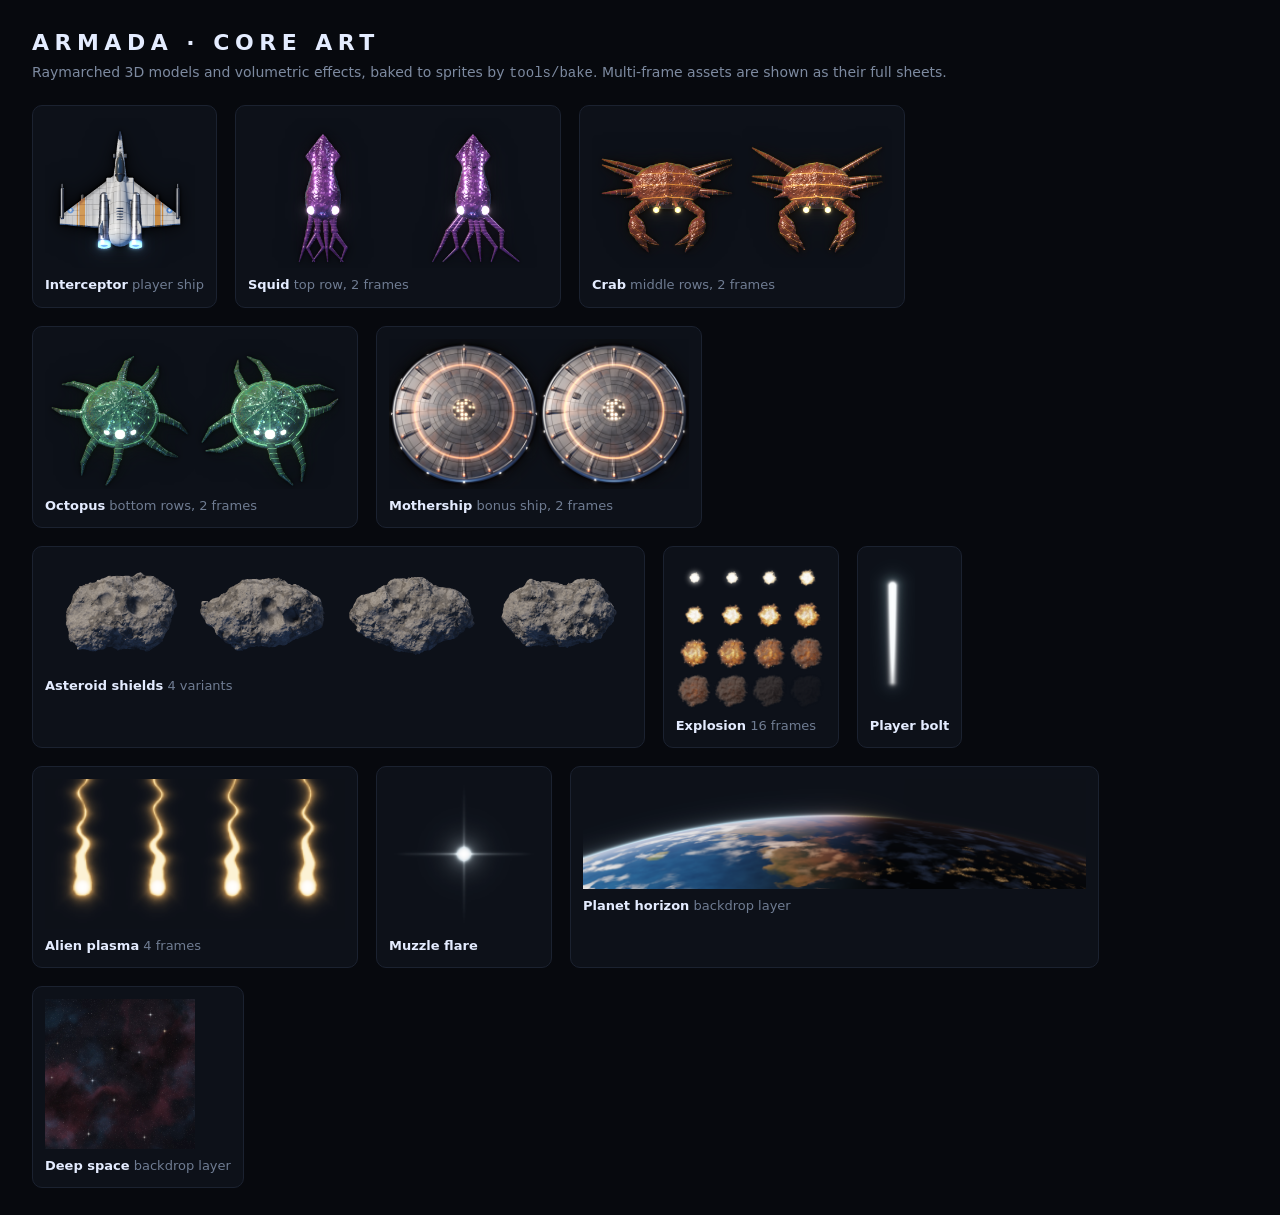
==== armada/tools/sheet.html @ c2b84cc2 "Armada checkpoint 1: core art and scene mockup A Space Invaders-style shooter with realistic graphic" ====
<!doctype html>
<html>
<head>
<meta charset="utf-8">
<title>Armada asset sheet</title>
<style>
  body { margin: 0; padding: 28px 32px; background: #07090e; color: #b9c4d6; font: 14px/1.4 "Segoe UI", system-ui, sans-serif; }
  h1 { margin: 0 0 4px; font-size: 22px; letter-spacing: .25em; color: #e4ecff; font-weight: 600; }
  p.sub { margin: 0 0 22px; color: #7d8aa0; }
  .grid { display: flex; flex-wrap: wrap; gap: 18px; }
  figure { margin: 0; padding: 12px; background: #0d1119; border: 1px solid #1b2230; border-radius: 10px; }
  figure img { display: block; height: 150px; width: auto; }
  figure.wide img { height: 110px; }
  figcaption { margin-top: 8px; font-size: 13px; }
  figcaption b { color: #e4ecff; font-weight: 600; }
  figcaption span { color: #6f7c92; }
</style>
</head>
<body>
<h1>ARMADA · CORE ART</h1>
<p class="sub">Raymarched 3D models and volumetric effects, baked to sprites by <code>tools/bake</code>. Multi-frame assets are shown as their full sheets.</p>
<div class="grid" id="g"></div>
<script>
const items = [
  ['player.png', 'Interceptor', 'player ship'],
  ['invader-squid.png', 'Squid', 'top row, 2 frames'],
  ['invader-crab.png', 'Crab', 'middle rows, 2 frames'],
  ['invader-octopus.png', 'Octopus', 'bottom rows, 2 frames'],
  ['mothership.png', 'Mothership', 'bonus ship, 2 frames'],
  ['asteroid.png', 'Asteroid shields', '4 variants', 'wide'],
  ['explosion.png', 'Explosion', '16 frames'],
  ['bolt-player.png', 'Player bolt', ''],
  ['bolt-enemy.png', 'Alien plasma', '4 frames'],
  ['flare.png', 'Muzzle flare', ''],
  ['bg-planet.png', 'Planet horizon', 'backdrop layer', 'wide'],
  ['bg-space.jpg', 'Deep space', 'backdrop layer'],
];
for (const [file, name, note, cls] of items) {
  const f = document.createElement('figure');
  if (cls) f.className = cls;
  const i = new Image(); i.src = '../assets/' + file;
  const c = document.createElement('figcaption');
  c.innerHTML = `<b>${name}</b> <span>${note}</span>`;
  f.append(i, c);
  document.getElementById('g').append(f);
}
</script>
</body>
</html>
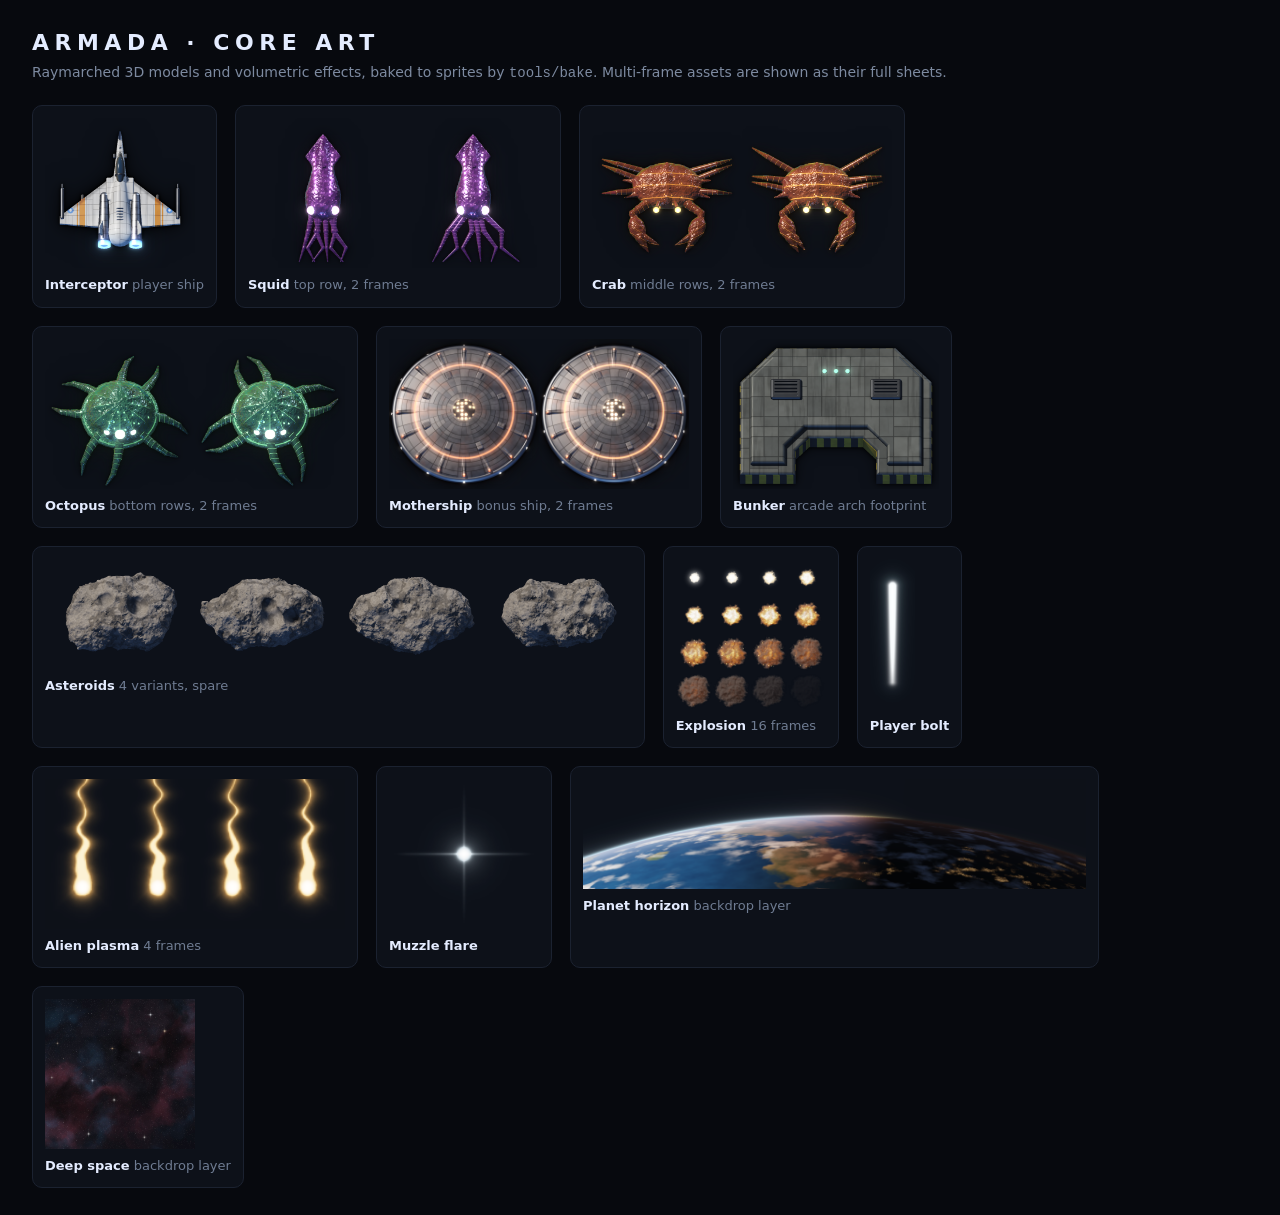
==== commit acee16eb: "Armada checkpoint 2: playable prototype A faithful remaster of the arcade rules on the checkpoint 1 " ====
--- a/armada/tools/sheet.html
+++ b/armada/tools/sheet.html
@@ -27,7 +27,8 @@
   ['invader-crab.png', 'Crab', 'middle rows, 2 frames'],
   ['invader-octopus.png', 'Octopus', 'bottom rows, 2 frames'],
   ['mothership.png', 'Mothership', 'bonus ship, 2 frames'],
-  ['asteroid.png', 'Asteroid shields', '4 variants', 'wide'],
+  ['bunker.png', 'Bunker', 'arcade arch footprint'],
+  ['asteroid.png', 'Asteroids', '4 variants, spare', 'wide'],
   ['explosion.png', 'Explosion', '16 frames'],
   ['bolt-player.png', 'Player bolt', ''],
   ['bolt-enemy.png', 'Alien plasma', '4 frames'],
